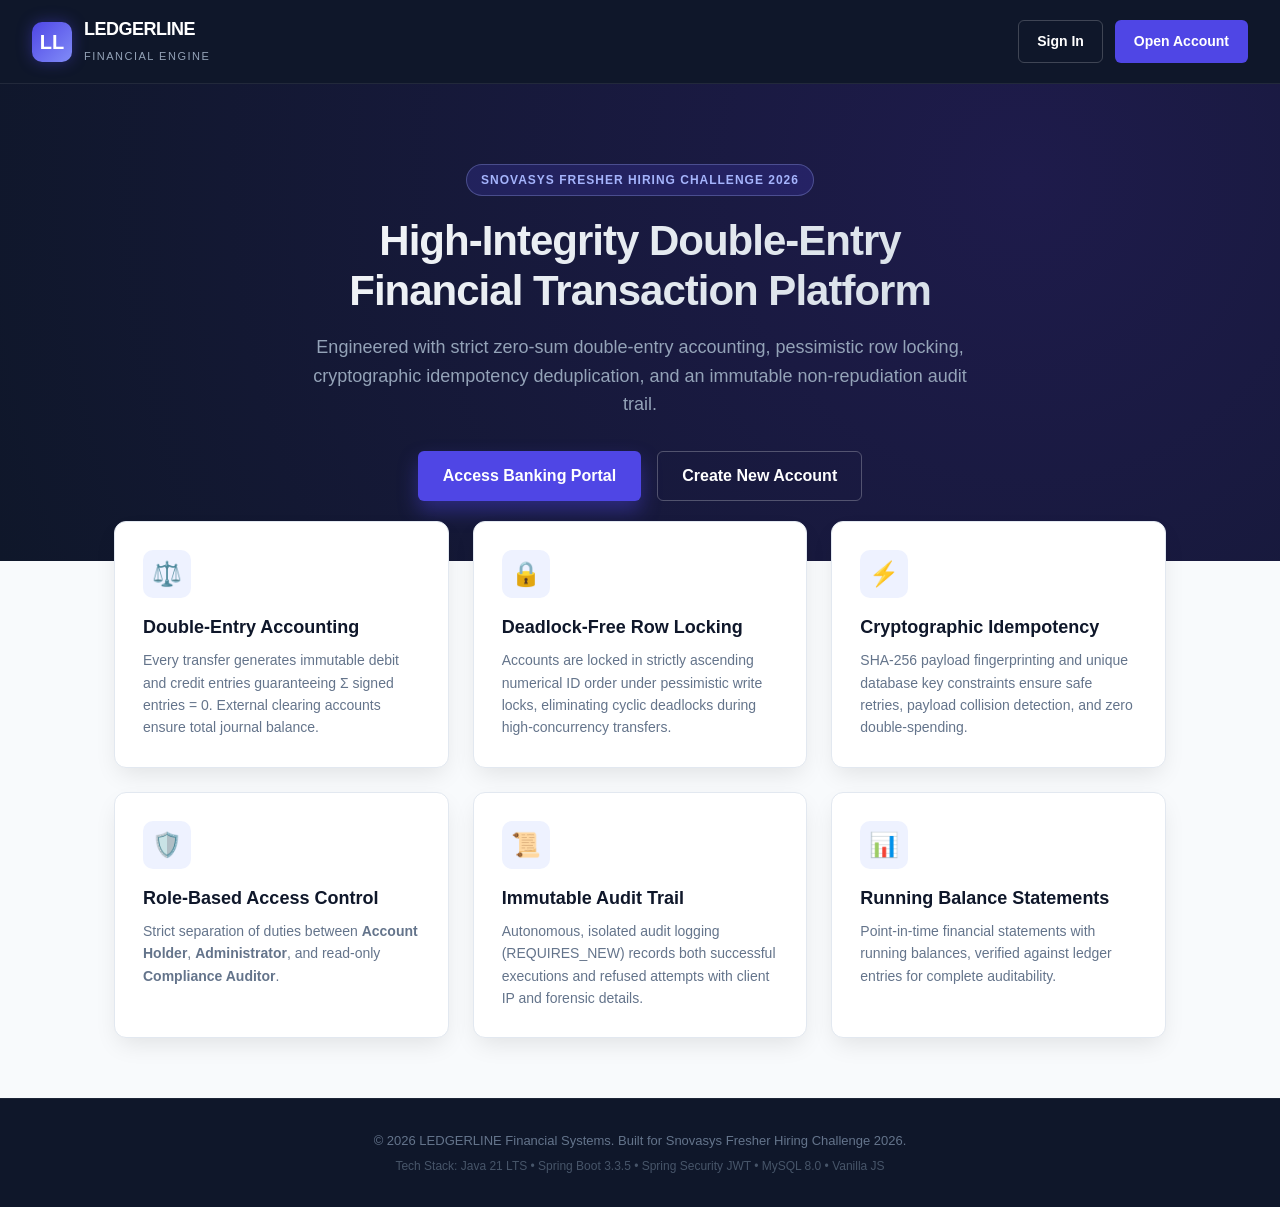
==== frontend/index.html @ 9b9c0b4f "feat(frontend): implement responsive digital banking dashboard UI and pages" ====
<!DOCTYPE html>
<html lang="en">
<head>
    <meta charset="UTF-8">
    <meta name="viewport" content="width=device-width, initial-scale=1.0">
    <title>LedgerLine | High-Integrity Financial Transaction Management</title>
    <link rel="stylesheet" href="css/style.css">
    <link rel="icon" href="data:image/svg+xml,<svg xmlns='http://www.w3.org/2000/svg' viewBox='0 0 100 100'><text y='.9em' font-size='90'>⚖️</text></svg>">
    <style>
        .landing-hero {
            background: radial-gradient(circle at 80% 20%, #1e1b4b 0%, #0f172a 100%);
            color: #ffffff;
            padding: 80px 24px 60px;
            text-align: center;
        }
        .hero-title {
            font-size: 42px;
            font-weight: 800;
            letter-spacing: -1px;
            line-height: 1.2;
            margin-bottom: 16px;
            background: linear-gradient(135deg, #ffffff 0%, #cbd5e1 100%);
            -webkit-background-clip: text;
            -webkit-text-fill-color: transparent;
        }
        .hero-subtitle {
            font-size: 18px;
            color: #94a3b8;
            max-width: 680px;
            margin: 0 auto 32px;
            line-height: 1.6;
        }
        .feature-grid {
            display: grid;
            grid-template-columns: repeat(auto-fit, minmax(280px, 1fr));
            gap: 24px;
            max-width: 1100px;
            margin: -40px auto 60px;
            padding: 0 24px;
        }
        .feature-card {
            background: #ffffff;
            border-radius: 12px;
            padding: 28px;
            box-shadow: 0 10px 25px -5px rgba(0, 0, 0, 0.1);
            border: 1px solid #e2e8f0;
            transition: transform 0.2s ease, box-shadow 0.2s ease;
        }
        .feature-card:hover {
            transform: translateY(-4px);
            box-shadow: 0 20px 30px -10px rgba(0, 0, 0, 0.15);
        }
        .feature-icon {
            width: 48px;
            height: 48px;
            background: #eef2ff;
            color: #4f46e5;
            border-radius: 10px;
            display: flex;
            align-items: center;
            justify-content: center;
            font-size: 24px;
            margin-bottom: 16px;
        }
        .feature-title {
            font-size: 18px;
            font-weight: 700;
            color: #0f172a;
            margin-bottom: 8px;
        }
        .feature-desc {
            font-size: 14px;
            color: #64748b;
            line-height: 1.6;
        }
    </style>
</head>
<body>
    <header style="background:#0f172a;border-bottom:1px solid rgba(255,255,255,0.08);padding:16px 32px;display:flex;justify-content:space-between;align-items:center;">
        <div style="display:flex;align-items:center;gap:12px;">
            <div class="logo-badge">LL</div>
            <div class="logo-text">
                <h2>LEDGERLINE</h2>
                <span>Financial Engine</span>
            </div>
        </div>
        <div style="display:flex;gap:12px;">
            <a href="login.html" class="btn btn-outline" style="color:#ffffff;border-color:rgba(255,255,255,0.2);">Sign In</a>
            <a href="register.html" class="btn btn-primary">Open Account</a>
        </div>
    </header>

    <main>
        <section class="landing-hero">
            <div style="display:inline-block;background:rgba(79,70,229,0.2);color:#a5b4fc;padding:6px 14px;border-radius:20px;font-size:12px;font-weight:600;letter-spacing:1px;text-transform:uppercase;margin-bottom:20px;border:1px solid rgba(165,180,252,0.3);">
                Snovasys Fresher Hiring Challenge 2026
            </div>
            <h1 class="hero-title">High-Integrity Double-Entry<br>Financial Transaction Platform</h1>
            <p class="hero-subtitle">
                Engineered with strict zero-sum double-entry accounting, pessimistic row locking, cryptographic idempotency deduplication, and an immutable non-repudiation audit trail.
            </p>
            <div style="display:flex;gap:16px;justify-content:center;margin-top:28px;">
                <a href="login.html" class="btn btn-primary btn-lg" style="box-shadow:0 10px 20px rgba(79,70,229,0.4);">Access Banking Portal</a>
                <a href="register.html" class="btn btn-outline btn-lg" style="color:#ffffff;border-color:rgba(255,255,255,0.25);">Create New Account</a>
            </div>
        </section>

        <section class="feature-grid">
            <div class="feature-card">
                <div class="feature-icon">⚖️</div>
                <h3 class="feature-title">Double-Entry Accounting</h3>
                <p class="feature-desc">
                    Every transfer generates immutable debit and credit entries guaranteeing &Sigma; signed entries = 0. External clearing accounts ensure total journal balance.
                </p>
            </div>
            <div class="feature-card">
                <div class="feature-icon">🔒</div>
                <h3 class="feature-title">Deadlock-Free Row Locking</h3>
                <p class="feature-desc">
                    Accounts are locked in strictly ascending numerical ID order under pessimistic write locks, eliminating cyclic deadlocks during high-concurrency transfers.
                </p>
            </div>
            <div class="feature-card">
                <div class="feature-icon">⚡</div>
                <h3 class="feature-title">Cryptographic Idempotency</h3>
                <p class="feature-desc">
                    SHA-256 payload fingerprinting and unique database key constraints ensure safe retries, payload collision detection, and zero double-spending.
                </p>
            </div>
            <div class="feature-card">
                <div class="feature-icon">🛡️</div>
                <h3 class="feature-title">Role-Based Access Control</h3>
                <p class="feature-desc">
                    Strict separation of duties between <strong>Account Holder</strong>, <strong>Administrator</strong>, and read-only <strong>Compliance Auditor</strong>.
                </p>
            </div>
            <div class="feature-card">
                <div class="feature-icon">📜</div>
                <h3 class="feature-title">Immutable Audit Trail</h3>
                <p class="feature-desc">
                    Autonomous, isolated audit logging (REQUIRES_NEW) records both successful executions and refused attempts with client IP and forensic details.
                </p>
            </div>
            <div class="feature-card">
                <div class="feature-icon">📊</div>
                <h3 class="feature-title">Running Balance Statements</h3>
                <p class="feature-desc">
                    Point-in-time financial statements with running balances, verified against ledger entries for complete auditability.
                </p>
            </div>
        </section>
    </main>

    <footer style="background:#0f172a;color:#64748b;padding:32px;text-align:center;font-size:13px;border-top:1px solid rgba(255,255,255,0.06);">
        <p>&copy; 2026 LEDGERLINE Financial Systems. Built for Snovasys Fresher Hiring Challenge 2026.</p>
        <p style="margin-top:6px;font-size:12px;color:#475569;">Tech Stack: Java 21 LTS &bull; Spring Boot 3.3.5 &bull; Spring Security JWT &bull; MySQL 8.0 &bull; Vanilla JS</p>
    </footer>
</body>
</html>
---- frontend/css/style.css ----
/* =====================================================================
   LEDGERLINE - MODERN BANKING DASHBOARD DESIGN SYSTEM
   ===================================================================== */

:root {
  --primary: #4f46e5;
  --primary-hover: #4338ca;
  --primary-light: #eef2ff;
  --success: #10b981;
  --success-dark: #059669;
  --success-light: #ecfdf5;
  --danger: #ef4444;
  --danger-dark: #dc2626;
  --danger-light: #fef2f2;
  --warning: #f59e0b;
  --warning-light: #fffbeb;
  --slate-900: #0f172a;
  --slate-800: #1e293b;
  --slate-700: #334155;
  --slate-600: #475569;
  --slate-500: #64748b;
  --slate-400: #94a3b8;
  --slate-200: #e2e8f0;
  --slate-100: #f1f5f9;
  --slate-50: #f8fafc;
  --white: #ffffff;
  
  --font-family: -apple-system, BlinkMacSystemFont, "Segoe UI", Roboto, "Helvetica Neue", Arial, sans-serif;
  --radius-sm: 6px;
  --radius-md: 10px;
  --radius-lg: 16px;
  --radius-full: 9999px;
  
  --shadow-sm: 0 1px 2px 0 rgb(0 0 0 / 0.05);
  --shadow-md: 0 4px 6px -1px rgb(0 0 0 / 0.1), 0 2px 4px -2px rgb(0 0 0 / 0.1);
  --shadow-lg: 0 10px 15px -3px rgb(0 0 0 / 0.1), 0 4px 6px -4px rgb(0 0 0 / 0.1);
  --shadow-xl: 0 20px 25px -5px rgb(0 0 0 / 0.1), 0 8px 10px -6px rgb(0 0 0 / 0.1);
}

* {
  margin: 0;
  padding: 0;
  box-sizing: border-box;
}

body {
  font-family: var(--font-family);
  background-color: var(--slate-50);
  color: var(--slate-800);
  line-height: 1.5;
  min-height: 100vh;
}

/* =====================================================================
   LAYOUT: SIDEBAR + MAIN CONTENT
   ===================================================================== */
.app-container {
  display: flex;
  min-height: 100vh;
}

.sidebar {
  width: 260px;
  background-color: var(--slate-900);
  color: var(--slate-200);
  display: flex;
  flex-direction: column;
  position: fixed;
  top: 0;
  bottom: 0;
  left: 0;
  z-index: 40;
  transition: all 0.3s ease;
}

.sidebar-header {
  padding: 24px;
  display: flex;
  align-items: center;
  gap: 12px;
  border-bottom: 1px solid rgba(255, 255, 255, 0.08);
}

.logo-badge {
  width: 40px;
  height: 40px;
  background: linear-gradient(135deg, var(--primary), #818cf8);
  border-radius: var(--radius-md);
  display: flex;
  align-items: center;
  justify-content: center;
  font-weight: 700;
  color: var(--white);
  font-size: 20px;
  box-shadow: 0 0 15px rgba(79, 70, 229, 0.4);
}

.logo-text h2 {
  font-size: 18px;
  font-weight: 700;
  color: var(--white);
  letter-spacing: -0.5px;
}

.logo-text span {
  font-size: 11px;
  text-transform: uppercase;
  letter-spacing: 1.5px;
  color: var(--slate-400);
}

.sidebar-nav {
  padding: 20px 14px;
  flex: 1;
  overflow-y: auto;
}

.nav-section-title {
  font-size: 11px;
  text-transform: uppercase;
  color: var(--slate-500);
  font-weight: 600;
  padding: 10px 12px 6px;
  letter-spacing: 1px;
}

.nav-item {
  display: flex;
  align-items: center;
  gap: 12px;
  padding: 10px 14px;
  color: var(--slate-300);
  text-decoration: none;
  border-radius: var(--radius-sm);
  margin-bottom: 4px;
  font-size: 14px;
  font-weight: 500;
  transition: all 0.15s ease;
}

.nav-item:hover {
  background-color: rgba(255, 255, 255, 0.06);
  color: var(--white);
}

.nav-item.active {
  background-color: var(--primary);
  color: var(--white);
  box-shadow: 0 4px 12px rgba(79, 70, 229, 0.35);
}

.nav-item .icon {
  font-size: 16px;
  width: 20px;
  text-align: center;
}

.sidebar-footer {
  padding: 20px 16px;
  border-top: 1px solid rgba(255, 255, 255, 0.08);
}

.user-profile-badge {
  display: flex;
  align-items: center;
  gap: 12px;
  padding: 10px;
  background-color: rgba(255, 255, 255, 0.04);
  border-radius: var(--radius-md);
}

.user-avatar {
  width: 36px;
  height: 36px;
  border-radius: var(--radius-full);
  background-color: var(--primary);
  display: flex;
  align-items: center;
  justify-content: center;
  font-weight: 600;
  color: var(--white);
  font-size: 14px;
}

.user-info {
  flex: 1;
  min-width: 0;
}

.user-name {
  font-size: 13px;
  font-weight: 600;
  color: var(--white);
  white-space: nowrap;
  overflow: hidden;
  text-overflow: ellipsis;
}

.user-role-badge {
  font-size: 10px;
  font-weight: 600;
  text-transform: uppercase;
  color: var(--slate-400);
}

.btn-logout {
  background: none;
  border: none;
  color: var(--slate-400);
  cursor: pointer;
  padding: 6px;
  border-radius: var(--radius-sm);
  transition: color 0.15s;
}

.btn-logout:hover {
  color: var(--danger);
}

/* =====================================================================
   MAIN CONTENT AREA
   ===================================================================== */
.main-wrapper {
  flex: 1;
  margin-left: 260px;
  display: flex;
  flex-direction: column;
  min-height: 100vh;
}

.top-bar {
  height: 70px;
  background-color: var(--white);
  border-bottom: 1px solid var(--slate-200);
  display: flex;
  align-items: center;
  justify-content: space-between;
  padding: 0 32px;
  position: sticky;
  top: 0;
  z-index: 30;
}

.page-title h1 {
  font-size: 20px;
  font-weight: 700;
  color: var(--slate-900);
}

.page-title p {
  font-size: 13px;
  color: var(--slate-500);
}

.top-bar-actions {
  display: flex;
  align-items: center;
  gap: 16px;
}

.content-body {
  padding: 32px;
  flex: 1;
}

/* =====================================================================
   COMPONENTS: STATS CARDS & DASHBOARD
   ===================================================================== */
.stats-grid {
  display: grid;
  grid-template-columns: repeat(auto-fit, minmax(240px, 1fr));
  gap: 20px;
  margin-bottom: 30px;
}

.stat-card {
  background-color: var(--white);
  border-radius: var(--radius-lg);
  padding: 24px;
  border: 1px solid var(--slate-200);
  box-shadow: var(--shadow-sm);
  display: flex;
  flex-direction: column;
  gap: 8px;
  position: relative;
  overflow: hidden;
}

.stat-card.primary {
  background: linear-gradient(135deg, var(--slate-900), var(--slate-800));
  color: var(--white);
  border: none;
}

.stat-card.primary .stat-title {
  color: var(--slate-400);
}

.stat-card.primary .stat-value {
  color: var(--white);
}

.stat-header {
  display: flex;
  align-items: center;
  justify-content: space-between;
}

.stat-title {
  font-size: 13px;
  font-weight: 600;
  text-transform: uppercase;
  color: var(--slate-500);
  letter-spacing: 0.5px;
}

.stat-icon {
  width: 36px;
  height: 36px;
  border-radius: var(--radius-sm);
  display: flex;
  align-items: center;
  justify-content: center;
  font-size: 18px;
}

.stat-icon.blue { background-color: var(--primary-light); color: var(--primary); }
.stat-icon.green { background-color: var(--success-light); color: var(--success-dark); }
.stat-icon.red { background-color: var(--danger-light); color: var(--danger-dark); }
.stat-icon.orange { background-color: var(--warning-light); color: var(--warning); }

.stat-value {
  font-size: 28px;
  font-weight: 700;
  color: var(--slate-900);
  font-variant-numeric: tabular-nums;
  letter-spacing: -0.5px;
}

.stat-subtext {
  font-size: 12px;
  color: var(--slate-500);
}

/* =====================================================================
   COMPONENTS: CARDS & FORMS
   ===================================================================== */
.card {
  background-color: var(--white);
  border-radius: var(--radius-lg);
  border: 1px solid var(--slate-200);
  box-shadow: var(--shadow-sm);
  margin-bottom: 24px;
  overflow: hidden;
}

.card-header {
  padding: 20px 24px;
  border-bottom: 1px solid var(--slate-200);
  display: flex;
  align-items: center;
  justify-content: space-between;
}

.card-header h3 {
  font-size: 16px;
  font-weight: 600;
  color: var(--slate-900);
}

.card-body {
  padding: 24px;
}

/* Forms */
.form-grid {
  display: grid;
  grid-template-columns: repeat(auto-fit, minmax(280px, 1fr));
  gap: 20px;
}

.form-group {
  margin-bottom: 20px;
}

.form-label {
  display: block;
  font-size: 13px;
  font-weight: 600;
  color: var(--slate-700);
  margin-bottom: 6px;
}

.form-control {
  width: 100%;
  padding: 10px 14px;
  font-size: 14px;
  font-family: inherit;
  color: var(--slate-900);
  background-color: var(--white);
  border: 1px solid var(--slate-200);
  border-radius: var(--radius-sm);
  transition: all 0.15s ease;
}

.form-control:focus {
  outline: none;
  border-color: var(--primary);
  box-shadow: 0 0 0 3px rgba(79, 70, 229, 0.15);
}

.form-control[readonly],
.form-control:disabled {
  background-color: var(--slate-100);
  cursor: not-allowed;
}

.form-hint {
  font-size: 12px;
  color: var(--slate-500);
  margin-top: 4px;
}

/* Buttons */
.btn {
  display: inline-flex;
  align-items: center;
  justify-content: center;
  gap: 8px;
  padding: 10px 18px;
  font-size: 14px;
  font-weight: 600;
  font-family: inherit;
  border-radius: var(--radius-sm);
  cursor: pointer;
  transition: all 0.15s ease;
  border: 1px solid transparent;
  text-decoration: none;
}

.btn-primary {
  background-color: var(--primary);
  color: var(--white);
}

.btn-primary:hover {
  background-color: var(--primary-hover);
  box-shadow: 0 4px 12px rgba(79, 70, 229, 0.25);
}

.btn-success {
  background-color: var(--success);
  color: var(--white);
}

.btn-success:hover {
  background-color: var(--success-dark);
}

.btn-danger {
  background-color: var(--danger);
  color: var(--white);
}

.btn-danger:hover {
  background-color: var(--danger-dark);
}

.btn-outline {
  background-color: transparent;
  border-color: var(--slate-200);
  color: var(--slate-700);
}

.btn-outline:hover {
  background-color: var(--slate-100);
}

.btn-sm {
  padding: 6px 12px;
  font-size: 12px;
}

.btn-lg {
  padding: 12px 24px;
  font-size: 16px;
}

.btn-block {
  width: 100%;
}

/* =====================================================================
   COMPONENTS: TABLES
   ===================================================================== */
.table-responsive {
  width: 100%;
  overflow-x: auto;
}

.data-table {
  width: 100%;
  border-collapse: collapse;
  text-align: left;
  font-size: 13px;
}

.data-table th {
  background-color: var(--slate-50);
  padding: 12px 16px;
  font-weight: 600;
  color: var(--slate-600);
  border-bottom: 1px solid var(--slate-200);
  text-transform: uppercase;
  font-size: 11px;
  letter-spacing: 0.5px;
}

.data-table td {
  padding: 14px 16px;
  border-bottom: 1px solid var(--slate-100);
  color: var(--slate-700);
  font-variant-numeric: tabular-nums;
}

.data-table tr:hover {
  background-color: var(--slate-50);
}

/* Badges */
.badge {
  display: inline-flex;
  align-items: center;
  gap: 4px;
  padding: 4px 8px;
  border-radius: var(--radius-full);
  font-size: 11px;
  font-weight: 600;
  text-transform: uppercase;
}

.badge-success { background-color: var(--success-light); color: var(--success-dark); }
.badge-danger { background-color: var(--danger-light); color: var(--danger-dark); }
.badge-warning { background-color: var(--warning-light); color: var(--warning); }
.badge-info { background-color: var(--primary-light); color: var(--primary); }
.badge-neutral { background-color: var(--slate-100); color: var(--slate-600); }

.amount-positive { color: var(--success-dark); font-weight: 600; }
.amount-negative { color: var(--danger-dark); font-weight: 600; }

/* =====================================================================
   COMPONENTS: TOAST NOTIFICATIONS & MODALS
   ===================================================================== */
#toast-container {
  position: fixed;
  top: 24px;
  right: 24px;
  z-index: 1000;
  display: flex;
  flex-direction: column;
  gap: 10px;
}

.toast {
  min-width: 300px;
  max-width: 420px;
  padding: 14px 18px;
  border-radius: var(--radius-md);
  box-shadow: var(--shadow-lg);
  font-size: 14px;
  font-weight: 500;
  color: var(--white);
  display: flex;
  align-items: center;
  justify-content: space-between;
  gap: 12px;
  animation: slideIn 0.3s ease forwards;
}

.toast.success { background-color: var(--slate-900); border-left: 4px solid var(--success); }
.toast.error { background-color: var(--slate-900); border-left: 4px solid var(--danger); }
.toast.info { background-color: var(--slate-900); border-left: 4px solid var(--primary); }

@keyframes slideIn {
  from { transform: translateX(100%); opacity: 0; }
  to { transform: translateX(0); opacity: 1; }
}

/* Modal Dialog */
.modal-overlay {
  position: fixed;
  inset: 0;
  background-color: rgba(15, 23, 42, 0.6);
  backdrop-filter: blur(4px);
  display: flex;
  align-items: center;
  justify-content: center;
  z-index: 500;
  opacity: 0;
  visibility: hidden;
  transition: all 0.2s ease;
}

.modal-overlay.active {
  opacity: 1;
  visibility: visible;
}

.modal-card {
  background-color: var(--white);
  border-radius: var(--radius-lg);
  max-width: 460px;
  width: 90%;
  padding: 24px;
  box-shadow: var(--shadow-xl);
}

.modal-header {
  display: flex;
  align-items: center;
  gap: 12px;
  margin-bottom: 16px;
}

.modal-icon {
  width: 40px;
  height: 40px;
  border-radius: var(--radius-full);
  display: flex;
  align-items: center;
  justify-content: center;
  font-size: 20px;
}

.modal-title {
  font-size: 18px;
  font-weight: 700;
  color: var(--slate-900);
}

.modal-body {
  font-size: 14px;
  color: var(--slate-600);
  margin-bottom: 24px;
  line-height: 1.6;
}

.modal-details {
  background-color: var(--slate-50);
  border-radius: var(--radius-sm);
  padding: 12px 16px;
  margin: 12px 0;
  border: 1px solid var(--slate-200);
  font-size: 13px;
}

.modal-actions {
  display: flex;
  gap: 12px;
  justify-content: flex-end;
}

/* =====================================================================
   AUTH PAGES (LOGIN / REGISTER / LANDING)
   ===================================================================== */
.auth-page {
  display: flex;
  align-items: center;
  justify-content: center;
  min-height: 100vh;
  padding: 24px;
  background: radial-gradient(circle at top right, #1e1b4b, #0f172a);
}

.auth-card {
  background-color: var(--white);
  border-radius: var(--radius-lg);
  width: 100%;
  max-width: 440px;
  padding: 36px;
  box-shadow: 0 25px 50px -12px rgba(0, 0, 0, 0.25);
}

.auth-brand {
  text-align: center;
  margin-bottom: 28px;
}

.auth-brand .logo-badge {
  margin: 0 auto 12px;
}

.auth-brand h2 {
  font-size: 22px;
  font-weight: 700;
  color: var(--slate-900);
}

.auth-brand p {
  font-size: 14px;
  color: var(--slate-500);
  margin-top: 4px;
}

.auth-footer {
  margin-top: 24px;
  text-align: center;
  font-size: 13px;
  color: var(--slate-500);
}

.auth-footer a {
  color: var(--primary);
  font-weight: 600;
  text-decoration: none;
}

.demo-credentials-box {
  background-color: var(--slate-50);
  border: 1px dashed var(--slate-300);
  border-radius: var(--radius-sm);
  padding: 14px;
  margin-top: 20px;
  font-size: 12px;
}

.demo-credentials-box h4 {
  font-size: 12px;
  font-weight: 700;
  color: var(--slate-700);
  margin-bottom: 8px;
  text-transform: uppercase;
}

.demo-user-btn {
  display: block;
  width: 100%;
  text-align: left;
  background: var(--white);
  border: 1px solid var(--slate-200);
  padding: 6px 10px;
  border-radius: var(--radius-sm);
  margin-bottom: 6px;
  cursor: pointer;
  font-size: 11px;
}

.demo-user-btn:hover {
  background-color: var(--primary-light);
  border-color: var(--primary);
}

/* =====================================================================
   RESPONSIVE DESIGN
   ===================================================================== */
@media (max-width: 900px) {
  .sidebar {
    transform: translateX(-100%);
  }
  .sidebar.mobile-open {
    transform: translateX(0);
  }
  .main-wrapper {
    margin-left: 0;
  }
}
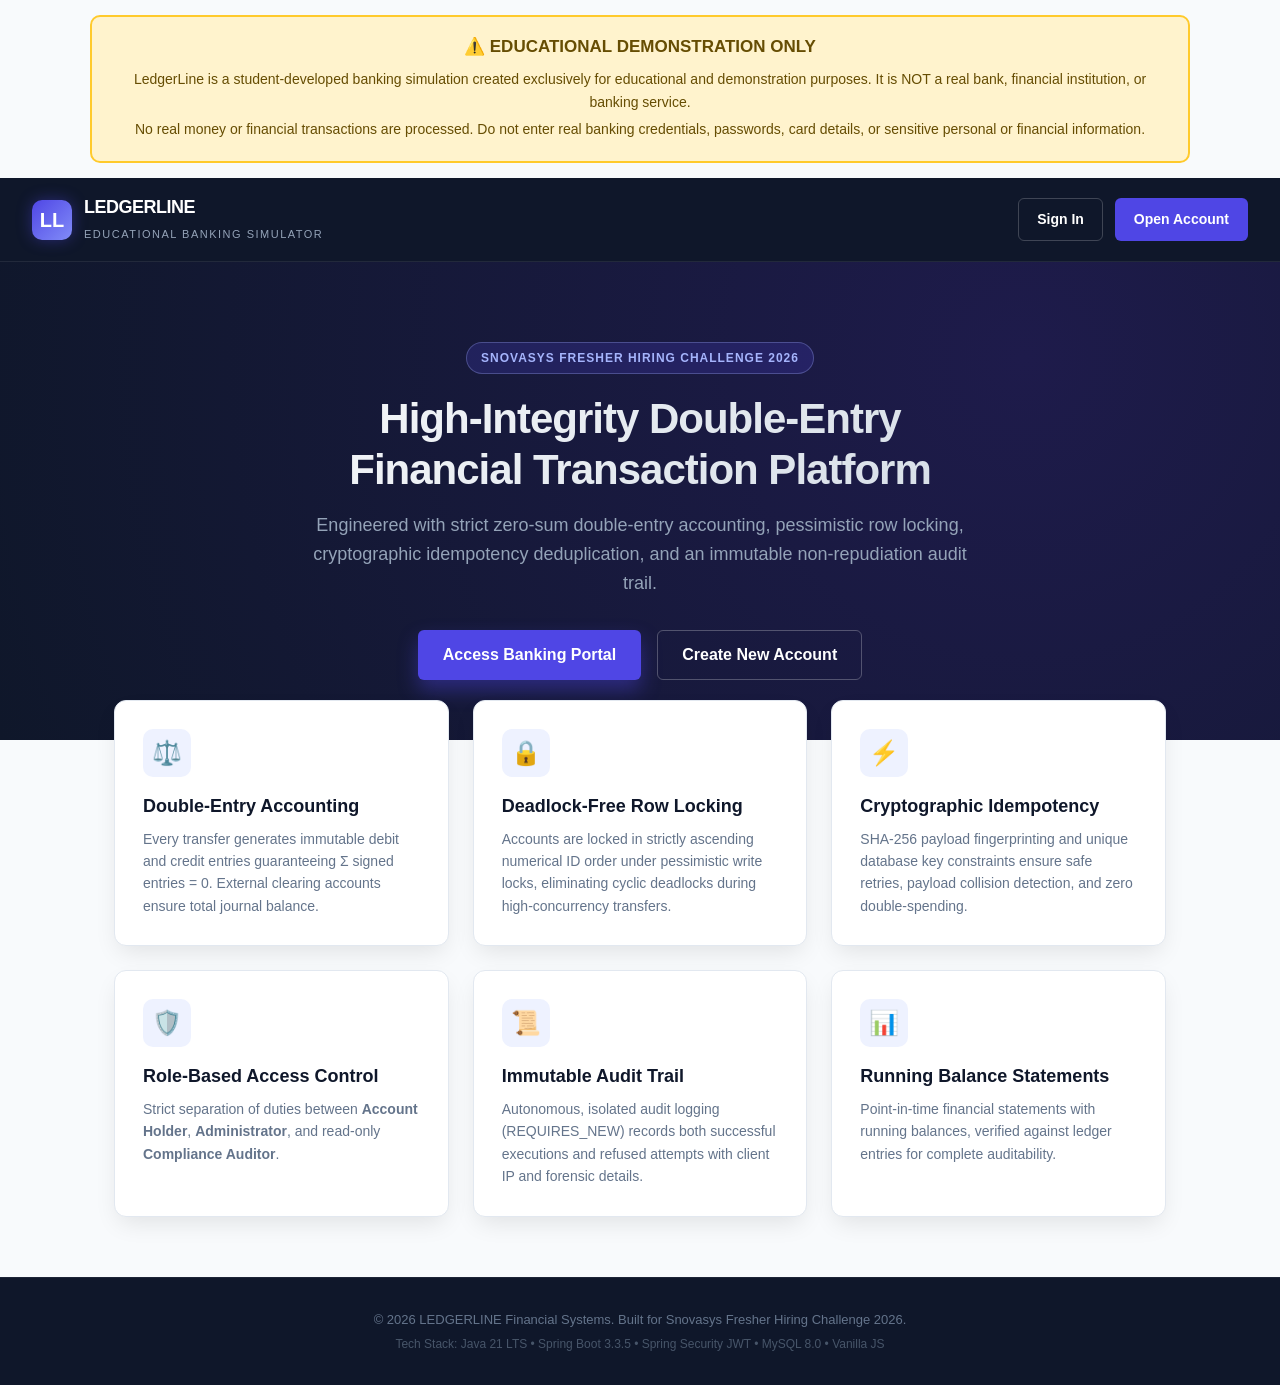
==== commit 004090fd: "Update index.html" ====
--- a/frontend/index.html
+++ b/frontend/index.html
@@ -3,7 +3,7 @@
 <head>
     <meta charset="UTF-8">
     <meta name="viewport" content="width=device-width, initial-scale=1.0">
-    <title>LedgerLine | High-Integrity Financial Transaction Management</title>
+    <title>LedgerLine | High-Integrity Financial Transaction Management for Educational Banking Simulation</title>
     <link rel="stylesheet" href="css/style.css">
     <link rel="icon" href="data:image/svg+xml,<svg xmlns='http://www.w3.org/2000/svg' viewBox='0 0 100 100'><text y='.9em' font-size='90'>⚖️</text></svg>">
     <style>
@@ -21,6 +21,7 @@
             margin-bottom: 16px;
             background: linear-gradient(135deg, #ffffff 0%, #cbd5e1 100%);
             -webkit-background-clip: text;
+            background-clip: text;
             -webkit-text-fill-color: transparent;
         }
         .hero-subtitle {
@@ -73,15 +74,50 @@
             color: #64748b;
             line-height: 1.6;
         }
+            .educational-disclaimer {
+                background: #fff3cd;
+                color: #664d03;
+                border: 2px solid #ffca2c;
+                padding: 16px 22px;
+                margin: 15px auto;
+                max-width: 1100px;
+                border-radius: 10px;
+                text-align: center;
+                font-size: 14px;
+                line-height: 1.6;
+            }
+            
+            .educational-disclaimer strong {
+                display: block;
+                font-size: 17px;
+                margin-bottom: 8px;
+            }
+            
+            .educational-disclaimer p {
+                margin: 5px 0;
+            }
     </style>
 </head>
 <body>
+     <div class="educational-disclaimer" role="alert">
+    <strong>⚠️ EDUCATIONAL DEMONSTRATION ONLY</strong>
+    <p>
+        LedgerLine is a student-developed banking simulation created
+        exclusively for educational and demonstration purposes.
+        It is NOT a real bank, financial institution, or banking service.
+    </p>
+    <p>
+        No real money or financial transactions are processed.
+        Do not enter real banking credentials, passwords, card details,
+        or sensitive personal or financial information.
+    </p>
+</div>
     <header style="background:#0f172a;border-bottom:1px solid rgba(255,255,255,0.08);padding:16px 32px;display:flex;justify-content:space-between;align-items:center;">
         <div style="display:flex;align-items:center;gap:12px;">
             <div class="logo-badge">LL</div>
             <div class="logo-text">
                 <h2>LEDGERLINE</h2>
-                <span>Financial Engine</span>
+                <span>Educational Banking Simulator</span>
             </div>
         </div>
         <div style="display:flex;gap:12px;">
--- a/frontend/css/style.css
+++ b/frontend/css/style.css
@@ -763,4 +763,147 @@
   .main-wrapper {
     margin-left: 0;
   }
-}
+  .evaluator-note {
+    text-align: center;
+    font-size: 11px;
+    color: #94a3b8;
+    margin-top: 8px;
+    line-height: 1.5;
+  }
+
+  .evaluator-note a {
+      color: #4f46e5;
+      font-weight: 600;
+      text-decoration: none;
+  }
+  .logout-overlay {
+    position: fixed;
+    inset: 0;
+    background: rgba(0, 0, 0, 0.55);
+    display: flex;
+    justify-content: center;
+    align-items: center;
+    z-index: 9999;
+}
+
+.logout-modal {
+    background: white;
+    padding: 28px;
+    border-radius: 14px;
+    width: 320px;
+    text-align: center;
+    box-shadow: 0 10px 30px rgba(0,0,0,0.2);
+}
+
+.logout-modal h3 {
+    margin-bottom: 10px;
+}
+
+.logout-modal p {
+    color: #64748b;
+    font-size: 14px;
+}
+
+.logout-actions {
+    display: flex;
+    justify-content: center;
+    gap: 12px;
+    margin-top: 22px;
+}
+
+.logout-actions button {
+    padding: 10px 20px;
+    border: none;
+    border-radius: 7px;
+    cursor: pointer;
+    font-weight: 600;
+}
+}
+/* Logout Confirmation Modal */
+
+.logout-modal-overlay {
+    position: fixed;
+    inset: 0;
+    background: rgba(15, 23, 42, 0.65);
+    backdrop-filter: blur(4px);
+    display: flex;
+    align-items: center;
+    justify-content: center;
+    z-index: 10000;
+    padding: 20px;
+}
+
+.logout-modal {
+    background: #ffffff;
+    width: 100%;
+    max-width: 400px;
+    padding: 32px;
+    border-radius: 16px;
+    text-align: center;
+    box-shadow: 0 20px 60px rgba(0, 0, 0, 0.25);
+    animation: logoutModalAppear 0.2s ease-out;
+}
+
+.logout-modal-icon {
+    font-size: 38px;
+    margin-bottom: 14px;
+}
+
+.logout-modal h2 {
+    font-size: 22px;
+    color: #0f172a;
+    margin-bottom: 12px;
+}
+
+.logout-modal p {
+    font-size: 14px;
+    color: #64748b;
+    line-height: 1.6;
+    margin-bottom: 26px;
+}
+
+.logout-modal-actions {
+    display: flex;
+    gap: 12px;
+}
+
+.logout-modal-actions button {
+    flex: 1;
+    padding: 12px 10px;
+    border-radius: 8px;
+    font-size: 13px;
+    font-weight: 600;
+    cursor: pointer;
+    transition: 0.2s ease;
+}
+
+.logout-cancel-btn {
+    background: #f1f5f9;
+    color: #334155;
+    border: 1px solid #cbd5e1;
+}
+
+.logout-cancel-btn:hover {
+    background: #e2e8f0;
+}
+
+.logout-confirm-btn {
+    background: #dc2626;
+    color: white;
+    border: none;
+}
+
+.logout-confirm-btn:hover {
+    background: #b91c1c;
+}
+
+@keyframes logoutModalAppear {
+    from {
+        opacity: 0;
+        transform: translateY(12px) scale(0.96);
+    }
+    to {
+        opacity: 1;
+        transform: translateY(0) scale(1);
+    }
+  }
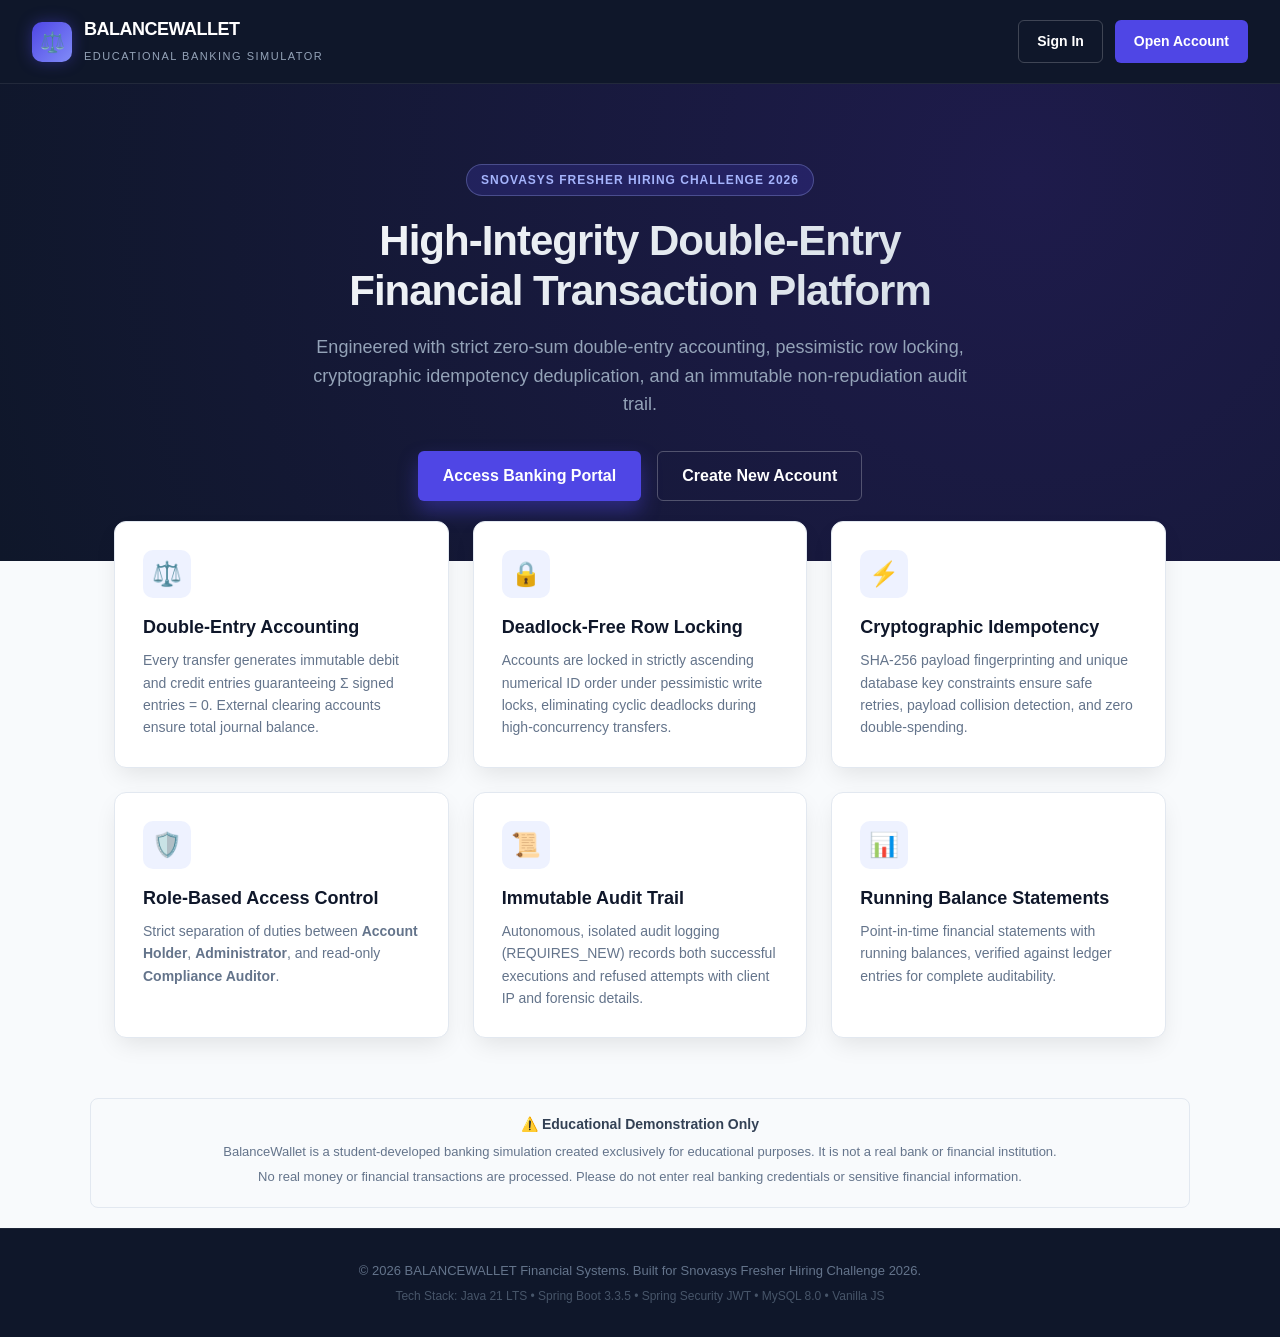
==== commit 2b32b821: "Update index.html" ====
--- a/frontend/index.html
+++ b/frontend/index.html
@@ -3,7 +3,7 @@
 <head>
     <meta charset="UTF-8">
     <meta name="viewport" content="width=device-width, initial-scale=1.0">
-    <title>LedgerLine | High-Integrity Financial Transaction Management for Educational Banking Simulation</title>
+    <title>BalanceWallet | High-Integrity Financial Transaction Management for Educational Banking Simulation</title>
     <link rel="stylesheet" href="css/style.css">
     <link rel="icon" href="data:image/svg+xml,<svg xmlns='http://www.w3.org/2000/svg' viewBox='0 0 100 100'><text y='.9em' font-size='90'>⚖️</text></svg>">
     <style>
@@ -74,49 +74,35 @@
             color: #64748b;
             line-height: 1.6;
         }
-            .educational-disclaimer {
-                background: #fff3cd;
-                color: #664d03;
-                border: 2px solid #ffca2c;
-                padding: 16px 22px;
-                margin: 15px auto;
-                max-width: 1100px;
-                border-radius: 10px;
-                text-align: center;
-                font-size: 14px;
-                line-height: 1.6;
-            }
-            
+        .educational-disclaimer {
+            background: #f8fafc;
+            color: #64748b;
+            border: 1px solid #e2e8f0;
+            padding: 14px 20px;
+            margin: 20px auto;
+            max-width: 1100px;
+            border-radius: 8px;
+            text-align: center;
+            font-size: 13px;
+            line-height: 1.6;
+        }
             .educational-disclaimer strong {
                 display: block;
-                font-size: 17px;
-                margin-bottom: 8px;
+                color: #334155;
+                font-size: 14px;
+                margin-bottom: 6px;
             }
-            
             .educational-disclaimer p {
                 margin: 5px 0;
             }
     </style>
 </head>
 <body>
-     <div class="educational-disclaimer" role="alert">
-    <strong>⚠️ EDUCATIONAL DEMONSTRATION ONLY</strong>
-    <p>
-        LedgerLine is a student-developed banking simulation created
-        exclusively for educational and demonstration purposes.
-        It is NOT a real bank, financial institution, or banking service.
-    </p>
-    <p>
-        No real money or financial transactions are processed.
-        Do not enter real banking credentials, passwords, card details,
-        or sensitive personal or financial information.
-    </p>
-</div>
     <header style="background:#0f172a;border-bottom:1px solid rgba(255,255,255,0.08);padding:16px 32px;display:flex;justify-content:space-between;align-items:center;">
         <div style="display:flex;align-items:center;gap:12px;">
-            <div class="logo-badge">LL</div>
+            <div class="logo-badge">⚖️</div>
             <div class="logo-text">
-                <h2>LEDGERLINE</h2>
+                <h2>BALANCEWALLET</h2>
                 <span>Educational Banking Simulator</span>
             </div>
         </div>
@@ -186,9 +172,22 @@
             </div>
         </section>
     </main>
+     <div class="educational-disclaimer" role="note">
+        <strong>⚠️ Educational Demonstration Only</strong>
+        <p>
+            BalanceWallet is a student-developed banking simulation
+            created exclusively for educational purposes.
+            It is not a real bank or financial institution.
+        </p>
+        <p>
+            No real money or financial transactions are processed.
+            Please do not enter real banking credentials or sensitive
+            financial information.
+        </p>
+    </div>
 
     <footer style="background:#0f172a;color:#64748b;padding:32px;text-align:center;font-size:13px;border-top:1px solid rgba(255,255,255,0.06);">
-        <p>&copy; 2026 LEDGERLINE Financial Systems. Built for Snovasys Fresher Hiring Challenge 2026.</p>
+        <p>&copy; 2026 BALANCEWALLET Financial Systems. Built for Snovasys Fresher Hiring Challenge 2026.</p>
         <p style="margin-top:6px;font-size:12px;color:#475569;">Tech Stack: Java 21 LTS &bull; Spring Boot 3.3.5 &bull; Spring Security JWT &bull; MySQL 8.0 &bull; Vanilla JS</p>
     </footer>
 </body>
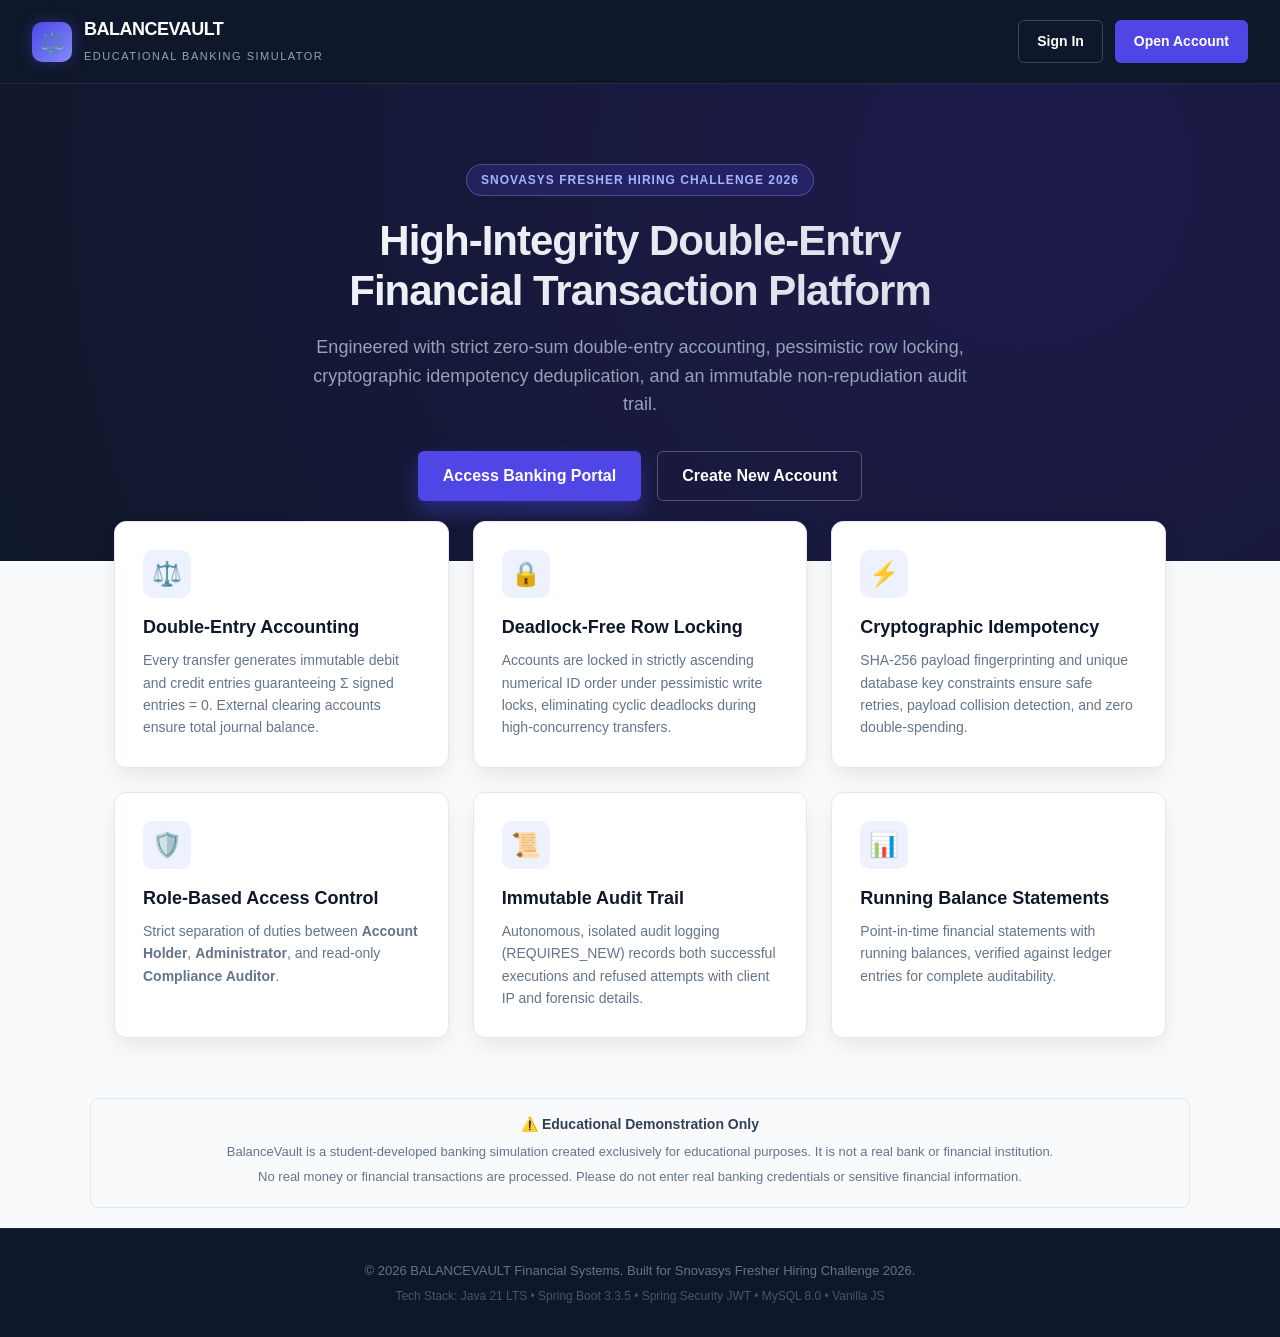
==== commit df219d86: "Update index.html" ====
--- a/frontend/index.html
+++ b/frontend/index.html
@@ -3,7 +3,7 @@
 <head>
     <meta charset="UTF-8">
     <meta name="viewport" content="width=device-width, initial-scale=1.0">
-    <title>BalanceWallet | High-Integrity Financial Transaction Management for Educational Banking Simulation</title>
+    <title>BalanceVault | High-Integrity Financial Transaction Management for Educational Banking Simulation</title>
     <link rel="stylesheet" href="css/style.css">
     <link rel="icon" href="data:image/svg+xml,<svg xmlns='http://www.w3.org/2000/svg' viewBox='0 0 100 100'><text y='.9em' font-size='90'>⚖️</text></svg>">
     <style>
@@ -102,7 +102,7 @@
         <div style="display:flex;align-items:center;gap:12px;">
             <div class="logo-badge">⚖️</div>
             <div class="logo-text">
-                <h2>BALANCEWALLET</h2>
+                <h2>BALANCEVAULT</h2>
                 <span>Educational Banking Simulator</span>
             </div>
         </div>
@@ -175,7 +175,7 @@
      <div class="educational-disclaimer" role="note">
         <strong>⚠️ Educational Demonstration Only</strong>
         <p>
-            BalanceWallet is a student-developed banking simulation
+            BalanceVault is a student-developed banking simulation
             created exclusively for educational purposes.
             It is not a real bank or financial institution.
         </p>
@@ -187,7 +187,7 @@
     </div>
 
     <footer style="background:#0f172a;color:#64748b;padding:32px;text-align:center;font-size:13px;border-top:1px solid rgba(255,255,255,0.06);">
-        <p>&copy; 2026 BALANCEWALLET Financial Systems. Built for Snovasys Fresher Hiring Challenge 2026.</p>
+        <p>&copy; 2026 BALANCEVAULT Financial Systems. Built for Snovasys Fresher Hiring Challenge 2026.</p>
         <p style="margin-top:6px;font-size:12px;color:#475569;">Tech Stack: Java 21 LTS &bull; Spring Boot 3.3.5 &bull; Spring Security JWT &bull; MySQL 8.0 &bull; Vanilla JS</p>
     </footer>
 </body>
